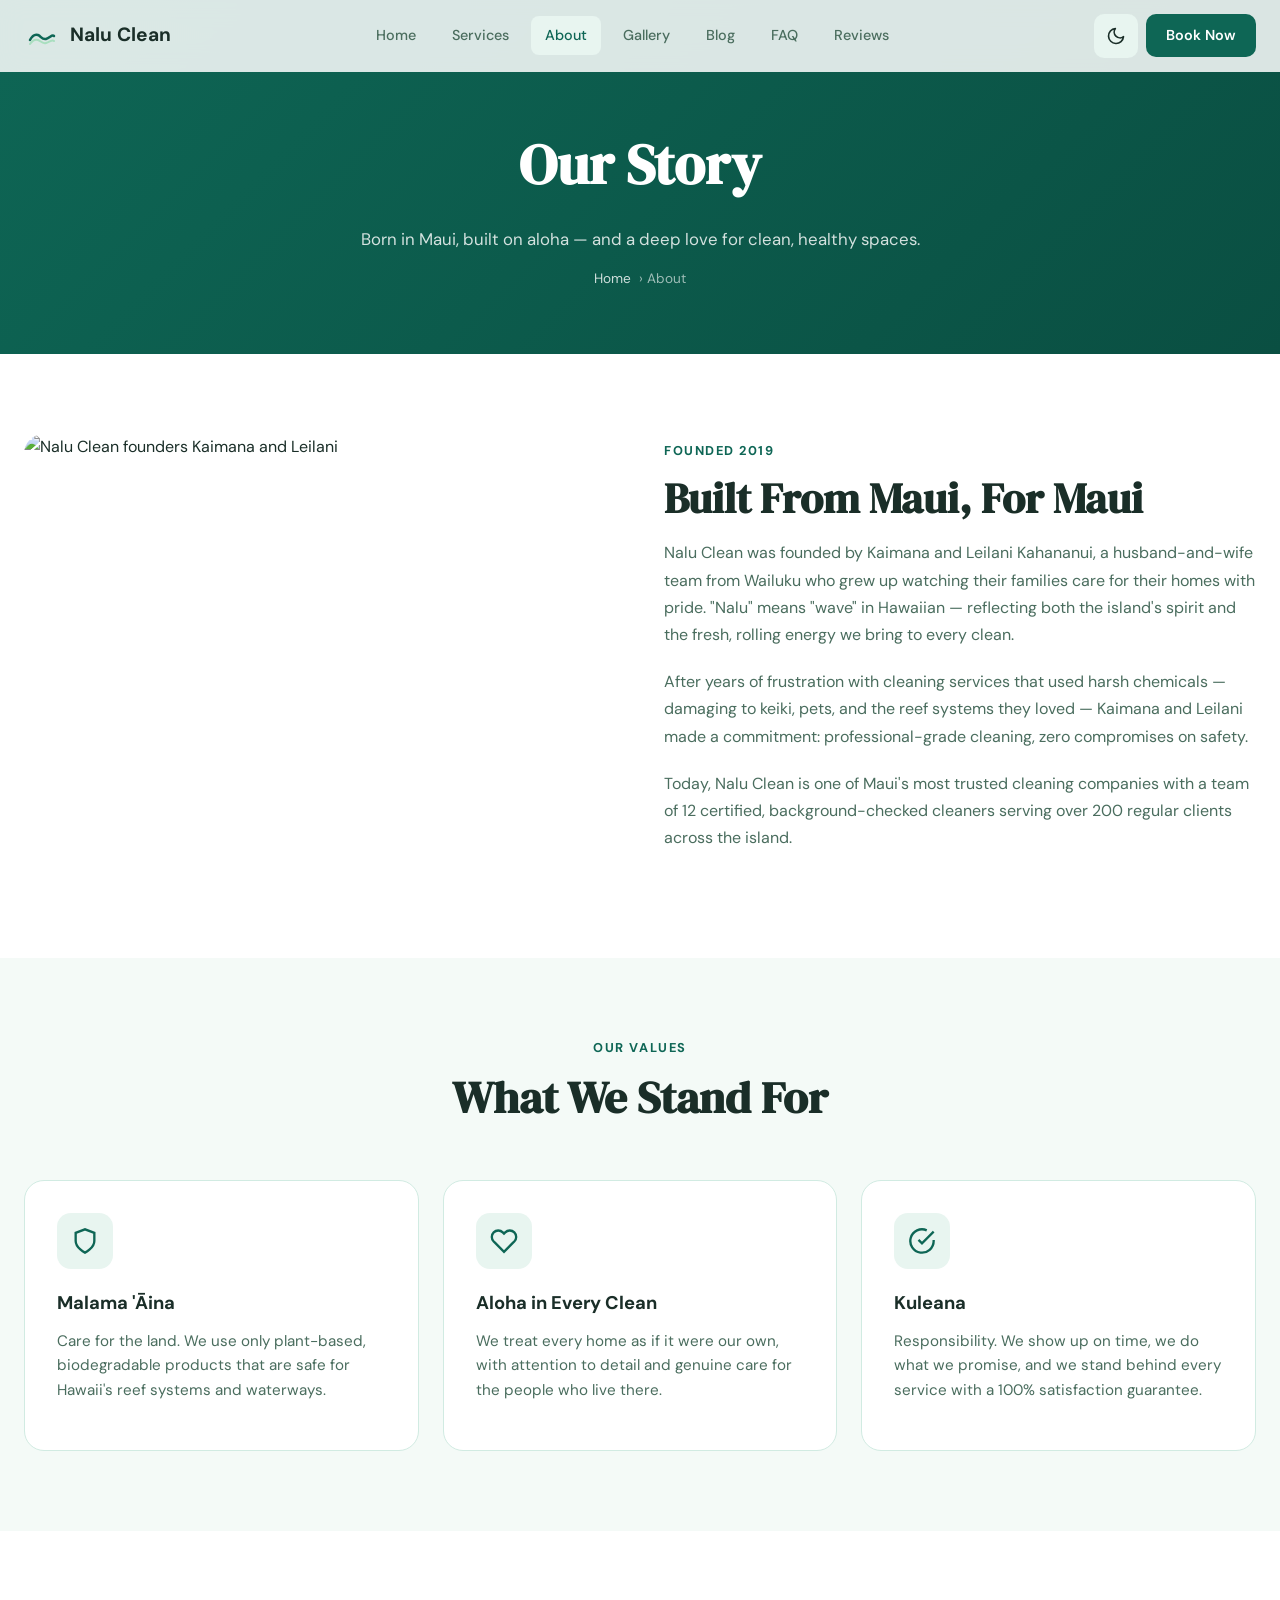
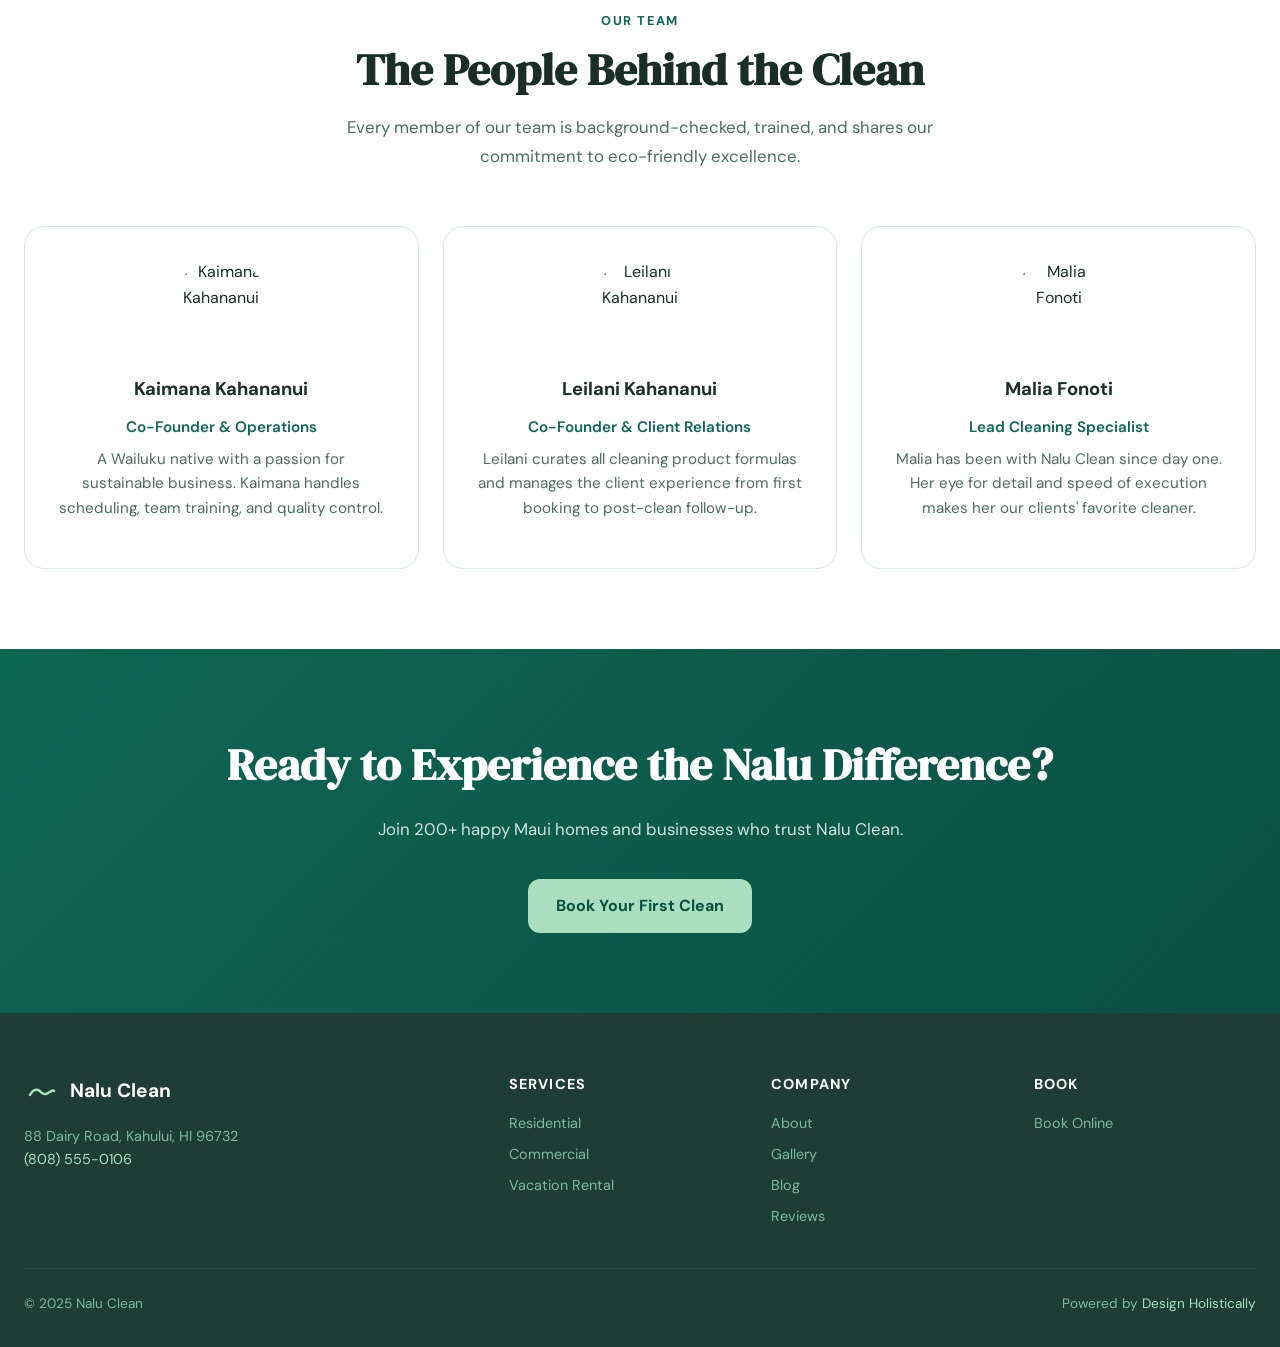
==== about.html @ b7e1bbd3 "Initial commit: Nalu Clean — Hawaii cleaning services sample site (Kahului, Maui)" ====
<!DOCTYPE html>
<html lang="en" data-theme="light">
<head>
<meta charset="UTF-8">
<meta name="viewport" content="width=device-width, initial-scale=1.0">
<title>About Us — Nalu Clean | Kahului, Maui</title>
<meta name="description" content="Learn about Nalu Clean's story, values, and team. Founded in Maui by locals who care about clean homes and a clean planet.">
<meta property="og:title" content="About Nalu Clean — Born in Maui, Built on Aloha">
<meta property="og:image" content="https://picsum.photos/1200/630?random=604">
<link rel="stylesheet" href="css/style.css">
</head>
<body>
<header class="header"><div class="header-inner">
  <a href="index.html" class="logo"><svg viewBox="0 0 36 36" fill="none" width="36" height="36"><path d="M6 22c2-4 5-6 8-5s4 5 8 4 6-5 8-3" stroke="#0E6655" stroke-width="2.5" stroke-linecap="round" fill="none"/><path d="M6 26c2-3 5-5 8-4s4 4 8 3 6-4 8-2" stroke="#A9DFBF" stroke-width="2" stroke-linecap="round" fill="none"/></svg>Nalu Clean</a>
  <nav class="nav"><a href="index.html">Home</a><a href="services.html">Services</a><a href="about.html" class="active">About</a><a href="gallery.html">Gallery</a><a href="blog.html">Blog</a><a href="faq.html">FAQ</a><a href="reviews.html">Reviews</a></nav>
  <div class="header-actions"><button id="themeToggle" class="btn-theme" aria-label="Toggle dark mode"></button><a href="booking.html" class="btn-book">Book Now</a><button id="hamburger" class="btn-hamburger" aria-label="Open menu" aria-expanded="false"><span></span><span></span><span></span></button></div>
</div></header>
<nav id="mobileNav" class="mobile-nav"><a href="index.html">Home</a><a href="services.html">Services</a><a href="about.html">About</a><a href="gallery.html">Gallery</a><a href="blog.html">Blog</a><a href="faq.html">FAQ</a><a href="reviews.html">Reviews</a><a href="booking.html">Book a Cleaning</a></nav>

<div class="page-hero">
  <h1>Our Story</h1>
  <p>Born in Maui, built on aloha — and a deep love for clean, healthy spaces.</p>
  <div class="breadcrumb"><a href="index.html">Home</a> › About</div>
</div>

<section class="section">
  <div class="container">
    <div class="about-grid">
      <div class="about-img fade-up">
        <img src="https://picsum.photos/800/600?random=605" alt="Nalu Clean founders Kaimana and Leilani" loading="lazy">
      </div>
      <div class="about-text fade-up">
        <span class="section-label">Founded 2019</span>
        <h2>Built From Maui, For Maui</h2>
        <p>Nalu Clean was founded by Kaimana and Leilani Kahananui, a husband-and-wife team from Wailuku who grew up watching their families care for their homes with pride. "Nalu" means "wave" in Hawaiian — reflecting both the island's spirit and the fresh, rolling energy we bring to every clean.</p>
        <p>After years of frustration with cleaning services that used harsh chemicals — damaging to keiki, pets, and the reef systems they loved — Kaimana and Leilani made a commitment: professional-grade cleaning, zero compromises on safety.</p>
        <p>Today, Nalu Clean is one of Maui's most trusted cleaning companies with a team of 12 certified, background-checked cleaners serving over 200 regular clients across the island.</p>
      </div>
    </div>
  </div>
</section>

<!-- Values -->
<section class="section section-alt">
  <div class="container">
    <div class="section-header fade-up">
      <span class="section-label">Our Values</span>
      <h2>What We Stand For</h2>
    </div>
    <div class="services-grid">
      <div class="service-card fade-up">
        <div class="service-icon"><svg viewBox="0 0 24 24" fill="none" stroke="currentColor" stroke-width="2"><path d="M12 22s8-4 8-10V5l-8-3-8 3v7c0 6 8 10 8 10z"/></svg></div>
        <h3>Malama 'Āina</h3>
        <p>Care for the land. We use only plant-based, biodegradable products that are safe for Hawaii's reef systems and waterways.</p>
      </div>
      <div class="service-card fade-up">
        <div class="service-icon"><svg viewBox="0 0 24 24" fill="none" stroke="currentColor" stroke-width="2"><path d="M20.84 4.61a5.5 5.5 0 0 0-7.78 0L12 5.67l-1.06-1.06a5.5 5.5 0 0 0-7.78 7.78l1.06 1.06L12 21.23l7.78-7.78 1.06-1.06a5.5 5.5 0 0 0 0-7.78z"/></svg></div>
        <h3>Aloha in Every Clean</h3>
        <p>We treat every home as if it were our own, with attention to detail and genuine care for the people who live there.</p>
      </div>
      <div class="service-card fade-up">
        <div class="service-icon"><svg viewBox="0 0 24 24" fill="none" stroke="currentColor" stroke-width="2"><path d="M22 11.08V12a10 10 0 1 1-5.93-9.14"/><polyline points="22 4 12 14.01 9 11.01"/></svg></div>
        <h3>Kuleana</h3>
        <p>Responsibility. We show up on time, we do what we promise, and we stand behind every service with a 100% satisfaction guarantee.</p>
      </div>
    </div>
  </div>
</section>

<!-- Team -->
<section class="section">
  <div class="container">
    <div class="section-header fade-up">
      <span class="section-label">Our Team</span>
      <h2>The People Behind the Clean</h2>
      <p>Every member of our team is background-checked, trained, and shares our commitment to eco-friendly excellence.</p>
    </div>
    <div class="services-grid">
      <div class="service-card fade-up" style="text-align:center;">
        <img src="https://picsum.photos/200/200?random=640" alt="Kaimana Kahananui" style="width:100px;height:100px;border-radius:50%;object-fit:cover;margin:0 auto 16px;">
        <h3>Kaimana Kahananui</h3>
        <p style="color:var(--primary);font-weight:600;margin-bottom:8px;">Co-Founder & Operations</p>
        <p>A Wailuku native with a passion for sustainable business. Kaimana handles scheduling, team training, and quality control.</p>
      </div>
      <div class="service-card fade-up" style="text-align:center;">
        <img src="https://picsum.photos/200/200?random=641" alt="Leilani Kahananui" style="width:100px;height:100px;border-radius:50%;object-fit:cover;margin:0 auto 16px;">
        <h3>Leilani Kahananui</h3>
        <p style="color:var(--primary);font-weight:600;margin-bottom:8px;">Co-Founder & Client Relations</p>
        <p>Leilani curates all cleaning product formulas and manages the client experience from first booking to post-clean follow-up.</p>
      </div>
      <div class="service-card fade-up" style="text-align:center;">
        <img src="https://picsum.photos/200/200?random=642" alt="Malia Fonoti" style="width:100px;height:100px;border-radius:50%;object-fit:cover;margin:0 auto 16px;">
        <h3>Malia Fonoti</h3>
        <p style="color:var(--primary);font-weight:600;margin-bottom:8px;">Lead Cleaning Specialist</p>
        <p>Malia has been with Nalu Clean since day one. Her eye for detail and speed of execution makes her our clients' favorite cleaner.</p>
      </div>
    </div>
  </div>
</section>

<section class="cta-section">
  <div class="container">
    <h2>Ready to Experience the Nalu Difference?</h2>
    <p>Join 200+ happy Maui homes and businesses who trust Nalu Clean.</p>
    <a href="booking.html" class="btn-primary">Book Your First Clean</a>
  </div>
</section>

<footer class="footer">
  <div class="footer-grid">
    <div class="footer-brand"><div class="logo" style="color:white;"><svg viewBox="0 0 36 36" fill="none" width="36" height="36"><path d="M6 22c2-4 5-6 8-5s4 5 8 4 6-5 8-3" stroke="#A9DFBF" stroke-width="2.5" stroke-linecap="round" fill="none"/></svg>Nalu Clean</div><p>88 Dairy Road, Kahului, HI 96732<br><a href="tel:+18085550106" style="color:#A9DFBF;">(808) 555-0106</a></p></div>
    <div><h4>Services</h4><div class="footer-links"><a href="services.html">Residential</a><a href="services.html">Commercial</a><a href="services.html">Vacation Rental</a></div></div>
    <div><h4>Company</h4><div class="footer-links"><a href="about.html">About</a><a href="gallery.html">Gallery</a><a href="blog.html">Blog</a><a href="reviews.html">Reviews</a></div></div>
    <div><h4>Book</h4><div class="footer-links"><a href="booking.html">Book Online</a></div></div>
  </div>
  <div class="footer-bottom"><p>© 2025 Nalu Clean</p><p>Powered by <a href="https://designholistically.com" target="_blank" rel="noopener">Design Holistically</a></p></div>
</footer>
<button id="backToTop" class="back-to-top" aria-label="Back to top"><svg width="20" height="20" viewBox="0 0 24 24" fill="none" stroke="currentColor" stroke-width="2"><polyline points="18 15 12 9 6 15"/></svg></button>
<script src="js/main.js"></script>
</body>
</html>
---- css/style.css ----
@import url('https://fonts.googleapis.com/css2?family=DM+Sans:ital,opsz,wght@0,9..40,300;0,9..40,400;0,9..40,500;0,9..40,600;0,9..40,700;1,9..40,400&family=DM+Serif+Display:ital@0;1&display=swap');

:root {
  --primary: #0E6655;
  --primary-dark: #0a4f42;
  --primary-light: #1a8a72;
  --accent: #A9DFBF;
  --accent-dark: #7ec99a;
  --white: #ffffff;
  --off-white: #f4faf7;
  --gray-100: #e8f5f0;
  --gray-200: #d1ebe2;
  --gray-400: #7fb8a0;
  --gray-600: #4a7a6a;
  --gray-800: #1e3d35;
  --text: #1a2e28;
  --text-muted: #4a6d5e;
  --bg: #ffffff;
  --bg-alt: #f4faf7;
  --card-bg: #ffffff;
  --border: #d1ebe2;
  --shadow: 0 2px 20px rgba(14,102,85,0.10);
  --shadow-lg: 0 8px 40px rgba(14,102,85,0.15);
  --radius: 12px;
  --radius-lg: 20px;
  --transition: 0.3s cubic-bezier(0.4,0,0.2,1);
  --font-body: 'DM Sans', sans-serif;
  --font-display: 'DM Serif Display', serif;
  --header-h: 72px;
}

[data-theme="dark"] {
  --primary: #2ecc8a;
  --primary-dark: #27b87b;
  --primary-light: #4dd9a0;
  --accent: #1a8a72;
  --white: #1a2e28;
  --off-white: #162520;
  --gray-100: #1e3530;
  --gray-200: #253e38;
  --gray-400: #4a8070;
  --gray-600: #7fb8a0;
  --gray-800: #a9dfbf;
  --text: #e8f5f0;
  --text-muted: #8abfad;
  --bg: #111c19;
  --bg-alt: #162520;
  --card-bg: #1e3530;
  --border: #253e38;
  --shadow: 0 2px 20px rgba(0,0,0,0.3);
  --shadow-lg: 0 8px 40px rgba(0,0,0,0.4);
}

*, *::before, *::after { box-sizing: border-box; margin: 0; padding: 0; }
html { scroll-behavior: smooth; font-size: 16px; }
body {
  font-family: var(--font-body);
  color: var(--text);
  background: var(--bg);
  line-height: 1.6;
  overflow-x: hidden;
  transition: background var(--transition), color var(--transition);
}
img { max-width: 100%; height: auto; display: block; }
a { color: var(--primary); text-decoration: none; transition: color var(--transition); }
a:hover { color: var(--primary-dark); }
ul { list-style: none; }
button { cursor: pointer; font-family: var(--font-body); border: none; background: none; }

/* ── Header ── */
.header {
  position: fixed; top: 0; left: 0; right: 0; z-index: 1000;
  height: var(--header-h);
  display: flex; align-items: center;
  padding: 0 24px;
  background: rgba(255,255,255,0.85);
  backdrop-filter: blur(12px);
  -webkit-backdrop-filter: blur(12px);
  border-bottom: 1px solid transparent;
  transition: border-color var(--transition), background var(--transition), box-shadow var(--transition);
}
[data-theme="dark"] .header { background: rgba(17,28,25,0.88); }
.header.scrolled { border-bottom-color: var(--border); box-shadow: var(--shadow); }
.header-inner { width: 100%; max-width: 1280px; margin: 0 auto; display: flex; align-items: center; justify-content: space-between; }
.logo { display: flex; align-items: center; gap: 10px; font-size: 1.2rem; font-weight: 700; color: var(--text); }
.logo svg { width: 36px; height: 36px; }
.nav { display: none; gap: 8px; }
@media(min-width:768px){ .nav { display: flex; } }
.nav a { padding: 8px 14px; border-radius: 8px; font-size: 0.9rem; font-weight: 500; color: var(--text-muted); transition: background var(--transition), color var(--transition); }
.nav a:hover, .nav a.active { background: var(--gray-100); color: var(--primary); }
.header-actions { display: flex; align-items: center; gap: 8px; }
.btn-theme { width: 44px; height: 44px; border-radius: 10px; display: flex; align-items: center; justify-content: center; background: var(--gray-100); color: var(--text); transition: background var(--transition); }
.btn-theme:hover { background: var(--gray-200); }
.btn-hamburger { width: 44px; height: 44px; border-radius: 10px; display: flex; flex-direction: column; align-items: center; justify-content: center; gap: 5px; background: var(--gray-100); }
@media(min-width:768px){ .btn-hamburger { display: none; } }
.btn-hamburger span { width: 20px; height: 2px; background: var(--text); border-radius: 2px; transition: all var(--transition); display: block; }
.btn-book { display: none; padding: 10px 20px; background: var(--primary); color: white; border-radius: 10px; font-weight: 600; font-size: 0.9rem; transition: background var(--transition), transform var(--transition); }
.btn-book:hover { background: var(--primary-dark); color: white; transform: translateY(-1px); }
@media(min-width:768px){ .btn-book { display: flex; align-items: center; } }

/* Mobile Nav */
.mobile-nav { position: fixed; top: var(--header-h); left: 0; right: 0; bottom: 0; background: var(--bg); z-index: 999; padding: 32px 24px; display: flex; flex-direction: column; gap: 8px; transform: translateX(100%); transition: transform var(--transition); }
.mobile-nav.open { transform: translateX(0); }
.mobile-nav a { padding: 16px; border-radius: 12px; font-size: 1.1rem; font-weight: 500; color: var(--text); border-bottom: 1px solid var(--border); }
.mobile-nav a:hover { background: var(--gray-100); color: var(--primary); }

/* ── Hero ── */
.hero {
  min-height: 100svh;
  padding-top: var(--header-h);
  display: flex; align-items: center;
  position: relative; overflow: hidden;
  background: linear-gradient(135deg, var(--primary) 0%, var(--primary-dark) 60%, #083d32 100%);
}
.hero-bg { position: absolute; inset: 0; overflow: hidden; }
.hero-bg img { width: 100%; height: 100%; object-fit: cover; opacity: 0.2; }
.hero-pattern { position: absolute; inset: 0; background-image: radial-gradient(circle at 25% 60%, rgba(169,223,191,0.15) 0%, transparent 50%), radial-gradient(circle at 75% 20%, rgba(255,255,255,0.05) 0%, transparent 40%); }
.hero-content { position: relative; z-index: 1; max-width: 1280px; margin: 0 auto; padding: 80px 24px; }
.hero-badge { display: inline-flex; align-items: center; gap: 8px; background: rgba(169,223,191,0.2); border: 1px solid rgba(169,223,191,0.4); color: var(--accent); padding: 6px 16px; border-radius: 100px; font-size: 0.85rem; font-weight: 500; margin-bottom: 24px; }
.hero h1 { font-family: var(--font-display); font-size: clamp(2.5rem, 8vw, 5rem); color: white; line-height: 1.1; margin-bottom: 20px; }
.hero h1 em { font-style: italic; color: var(--accent); }
.hero p { font-size: clamp(1rem, 2.5vw, 1.25rem); color: rgba(255,255,255,0.85); max-width: 540px; margin-bottom: 40px; line-height: 1.7; }
.hero-actions { display: flex; flex-wrap: wrap; gap: 16px; }
.btn-primary { padding: 14px 28px; background: var(--accent); color: var(--primary-dark); font-weight: 700; font-size: 1rem; border-radius: 12px; transition: all var(--transition); display: inline-flex; align-items: center; gap: 8px; min-height: 44px; }
.btn-primary:hover { background: white; color: var(--primary); transform: translateY(-2px); box-shadow: 0 8px 24px rgba(0,0,0,0.2); }
.btn-secondary { padding: 14px 28px; background: rgba(255,255,255,0.12); border: 1.5px solid rgba(255,255,255,0.3); color: white; font-weight: 600; font-size: 1rem; border-radius: 12px; transition: all var(--transition); display: inline-flex; align-items: center; gap: 8px; min-height: 44px; backdrop-filter: blur(4px); }
.btn-secondary:hover { background: rgba(255,255,255,0.22); color: white; }
.hero-stats { display: grid; grid-template-columns: repeat(3, 1fr); gap: 24px; margin-top: 64px; max-width: 480px; }
.hero-stat span { display: block; font-size: 2rem; font-weight: 700; color: white; }
.hero-stat p { font-size: 0.85rem; color: rgba(255,255,255,0.7); }

/* ── Sections ── */
.section { padding: 80px 24px; }
.section-alt { background: var(--bg-alt); }
.container { max-width: 1280px; margin: 0 auto; }
.section-header { text-align: center; max-width: 640px; margin: 0 auto 56px; }
.section-label { font-size: 0.8rem; font-weight: 700; letter-spacing: 0.12em; text-transform: uppercase; color: var(--primary); margin-bottom: 12px; display: block; }
.section-header h2 { font-family: var(--font-display); font-size: clamp(1.8rem, 4vw, 2.8rem); line-height: 1.2; margin-bottom: 16px; }
.section-header p { color: var(--text-muted); font-size: 1.05rem; line-height: 1.7; }

/* ── Services Cards ── */
.services-grid { display: grid; grid-template-columns: 1fr; gap: 24px; }
@media(min-width:640px){ .services-grid { grid-template-columns: repeat(2,1fr); } }
@media(min-width:1024px){ .services-grid { grid-template-columns: repeat(3,1fr); } }
.service-card { background: var(--card-bg); border: 1px solid var(--border); border-radius: var(--radius-lg); padding: 32px; transition: all var(--transition); }
.service-card:hover { transform: translateY(-4px); box-shadow: var(--shadow-lg); border-color: var(--accent-dark); }
.service-icon { width: 56px; height: 56px; background: var(--gray-100); border-radius: 14px; display: flex; align-items: center; justify-content: center; margin-bottom: 20px; }
.service-icon svg { width: 28px; height: 28px; color: var(--primary); }
.service-card h3 { font-size: 1.15rem; font-weight: 700; margin-bottom: 10px; }
.service-card p { color: var(--text-muted); font-size: 0.95rem; line-height: 1.6; margin-bottom: 16px; }
.service-price { font-weight: 700; color: var(--primary); font-size: 1.05rem; }

/* ── About Teaser ── */
.about-grid { display: grid; grid-template-columns: 1fr; gap: 48px; align-items: center; }
@media(min-width:768px){ .about-grid { grid-template-columns: 1fr 1fr; } }
.about-img { border-radius: var(--radius-lg); overflow: hidden; aspect-ratio: 4/3; }
.about-img img { width: 100%; height: 100%; object-fit: cover; }
.about-text h2 { font-family: var(--font-display); font-size: clamp(1.8rem,4vw,2.6rem); margin-bottom: 16px; line-height: 1.2; }
.about-text p { color: var(--text-muted); font-size: 1rem; line-height: 1.7; margin-bottom: 20px; }
.values-list { display: flex; flex-direction: column; gap: 12px; }
.value-item { display: flex; align-items: center; gap: 12px; }
.value-dot { width: 8px; height: 8px; background: var(--primary); border-radius: 50%; flex-shrink: 0; }

/* ── Testimonials ── */
.testimonials-grid { display: grid; grid-template-columns: 1fr; gap: 24px; }
@media(min-width:640px){ .testimonials-grid { grid-template-columns: repeat(2,1fr); } }
@media(min-width:1024px){ .testimonials-grid { grid-template-columns: repeat(3,1fr); } }
.testimonial-card { background: var(--card-bg); border: 1px solid var(--border); border-radius: var(--radius-lg); padding: 28px; }
.stars { color: #f59e0b; font-size: 1rem; margin-bottom: 12px; letter-spacing: 2px; }
.testimonial-card p { color: var(--text-muted); font-size: 0.95rem; line-height: 1.6; margin-bottom: 20px; font-style: italic; }
.reviewer { display: flex; align-items: center; gap: 12px; }
.reviewer-avatar { width: 40px; height: 40px; border-radius: 50%; overflow: hidden; background: var(--gray-200); }
.reviewer-avatar img { width: 100%; height: 100%; object-fit: cover; }
.reviewer-name { font-weight: 600; font-size: 0.9rem; }
.reviewer-location { font-size: 0.8rem; color: var(--text-muted); }

/* ── CTA Section ── */
.cta-section { background: linear-gradient(135deg, var(--primary) 0%, var(--primary-dark) 100%); padding: 80px 24px; text-align: center; }
.cta-section h2 { font-family: var(--font-display); font-size: clamp(1.8rem,4vw,2.8rem); color: white; margin-bottom: 16px; }
.cta-section p { color: rgba(255,255,255,0.82); font-size: 1.05rem; margin-bottom: 36px; }

/* ── Footer ── */
.footer { background: var(--gray-800); color: var(--gray-400); padding: 60px 24px 32px; }
[data-theme="dark"] .footer { background: #0a1410; }
.footer-grid { display: grid; grid-template-columns: 1fr; gap: 40px; max-width: 1280px; margin: 0 auto; }
@media(min-width:640px){ .footer-grid { grid-template-columns: repeat(2,1fr); } }
@media(min-width:1024px){ .footer-grid { grid-template-columns: 2fr 1fr 1fr 1fr; } }
.footer-brand .logo { color: white; margin-bottom: 16px; }
.footer-brand p { font-size: 0.9rem; line-height: 1.6; }
.footer h4 { color: white; font-size: 0.9rem; font-weight: 700; margin-bottom: 16px; text-transform: uppercase; letter-spacing: 0.08em; }
.footer-links { display: flex; flex-direction: column; gap: 8px; }
.footer-links a { font-size: 0.9rem; color: var(--gray-400); transition: color var(--transition); }
.footer-links a:hover { color: var(--accent); }
.footer-bottom { max-width: 1280px; margin: 40px auto 0; padding-top: 24px; border-top: 1px solid rgba(255,255,255,0.08); display: flex; flex-wrap: wrap; gap: 16px; justify-content: space-between; align-items: center; font-size: 0.85rem; }
.footer-bottom a { color: var(--accent); }

/* ── Page Hero (inner pages) ── */
.page-hero { padding: 120px 24px 64px; background: linear-gradient(135deg, var(--primary) 0%, var(--primary-dark) 100%); text-align: center; }
.page-hero h1 { font-family: var(--font-display); font-size: clamp(2rem,5vw,3.5rem); color: white; margin-bottom: 16px; }
.page-hero p { color: rgba(255,255,255,0.82); font-size: 1.05rem; max-width: 600px; margin: 0 auto; }
.breadcrumb { display: flex; align-items: center; gap: 8px; font-size: 0.85rem; color: rgba(255,255,255,0.6); justify-content: center; margin-top: 16px; }
.breadcrumb a { color: rgba(255,255,255,0.8); }

/* ── Gallery ── */
.gallery-grid { display: grid; grid-template-columns: repeat(2,1fr); gap: 16px; }
@media(min-width:640px){ .gallery-grid { grid-template-columns: repeat(3,1fr); } }
@media(min-width:1024px){ .gallery-grid { grid-template-columns: repeat(4,1fr); } }
.gallery-item { border-radius: var(--radius); overflow: hidden; aspect-ratio: 1; position: relative; cursor: pointer; }
.gallery-item img { width: 100%; height: 100%; object-fit: cover; transition: transform var(--transition); }
.gallery-item:hover img { transform: scale(1.05); }
.gallery-item-overlay { position: absolute; inset: 0; background: rgba(14,102,85,0.7); display: flex; align-items: center; justify-content: center; opacity: 0; transition: opacity var(--transition); color: white; font-weight: 600; font-size: 0.9rem; }
.gallery-item:hover .gallery-item-overlay { opacity: 1; }

/* ── Blog ── */
.blog-grid { display: grid; grid-template-columns: 1fr; gap: 32px; }
@media(min-width:640px){ .blog-grid { grid-template-columns: repeat(2,1fr); } }
@media(min-width:1024px){ .blog-grid { grid-template-columns: repeat(3,1fr); } }
.blog-card { background: var(--card-bg); border: 1px solid var(--border); border-radius: var(--radius-lg); overflow: hidden; transition: all var(--transition); }
.blog-card:hover { transform: translateY(-4px); box-shadow: var(--shadow-lg); }
.blog-card-img { aspect-ratio: 16/9; overflow: hidden; }
.blog-card-img img { width: 100%; height: 100%; object-fit: cover; transition: transform var(--transition); }
.blog-card:hover .blog-card-img img { transform: scale(1.05); }
.blog-card-body { padding: 24px; }
.blog-tag { font-size: 0.75rem; font-weight: 700; color: var(--primary); text-transform: uppercase; letter-spacing: 0.1em; margin-bottom: 8px; display: block; }
.blog-card h3 { font-size: 1.05rem; font-weight: 700; margin-bottom: 10px; line-height: 1.4; }
.blog-card h3 a { color: var(--text); }
.blog-card h3 a:hover { color: var(--primary); }
.blog-card p { color: var(--text-muted); font-size: 0.9rem; line-height: 1.6; }
.blog-meta { display: flex; align-items: center; gap: 16px; font-size: 0.8rem; color: var(--text-muted); margin-top: 16px; padding-top: 16px; border-top: 1px solid var(--border); }

/* ── Blog Post ── */
.blog-post { max-width: 760px; margin: 0 auto; padding: 60px 24px; }
.blog-post h1 { font-family: var(--font-display); font-size: clamp(1.8rem,4vw,2.8rem); line-height: 1.2; margin-bottom: 24px; }
.blog-post-meta { display: flex; flex-wrap: wrap; gap: 16px; font-size: 0.85rem; color: var(--text-muted); margin-bottom: 32px; padding-bottom: 24px; border-bottom: 1px solid var(--border); }
.blog-post img { border-radius: var(--radius-lg); margin: 32px 0; }
.blog-post h2 { font-family: var(--font-display); font-size: 1.6rem; margin: 32px 0 16px; }
.blog-post h3 { font-size: 1.2rem; font-weight: 700; margin: 24px 0 12px; }
.blog-post p { color: var(--text-muted); line-height: 1.8; margin-bottom: 20px; }
.blog-post ul, .blog-post ol { padding-left: 24px; margin-bottom: 20px; }
.blog-post li { color: var(--text-muted); line-height: 1.8; margin-bottom: 8px; }
.blog-post blockquote { border-left: 4px solid var(--primary); padding: 16px 24px; margin: 24px 0; background: var(--gray-100); border-radius: 0 var(--radius) var(--radius) 0; font-style: italic; color: var(--text); }

/* ── Booking Form ── */
.booking-section { max-width: 760px; margin: 0 auto; }
.booking-steps { display: flex; gap: 8px; margin-bottom: 40px; }
.step-item { flex: 1; text-align: center; }
.step-num { width: 36px; height: 36px; border-radius: 50%; background: var(--gray-200); color: var(--text-muted); font-weight: 700; font-size: 0.9rem; display: flex; align-items: center; justify-content: center; margin: 0 auto 8px; transition: all var(--transition); }
.step-item.active .step-num { background: var(--primary); color: white; }
.step-item.done .step-num { background: var(--accent); color: var(--primary-dark); }
.step-label { font-size: 0.75rem; color: var(--text-muted); font-weight: 500; }
.form-step { display: none; }
.form-step.active { display: block; animation: fadeIn 0.3s ease; }
@keyframes fadeIn { from { opacity: 0; transform: translateY(10px); } to { opacity: 1; transform: translateY(0); } }
.form-step h3 { font-family: var(--font-display); font-size: 1.4rem; margin-bottom: 24px; }
.form-group { margin-bottom: 20px; }
.form-group label { display: block; font-weight: 600; font-size: 0.9rem; margin-bottom: 8px; }
.form-group input, .form-group select, .form-group textarea {
  width: 100%; padding: 12px 16px; border: 1.5px solid var(--border); border-radius: 10px;
  background: var(--bg); color: var(--text); font-family: var(--font-body); font-size: 1rem;
  transition: border-color var(--transition), box-shadow var(--transition); min-height: 44px;
}
.form-group input:focus, .form-group select:focus, .form-group textarea:focus { outline: none; border-color: var(--primary); box-shadow: 0 0 0 3px rgba(14,102,85,0.12); }
.form-group textarea { min-height: 120px; resize: vertical; }
.service-options { display: grid; grid-template-columns: 1fr; gap: 12px; }
@media(min-width:640px){ .service-options { grid-template-columns: repeat(2,1fr); } }
.service-option { border: 1.5px solid var(--border); border-radius: 12px; padding: 20px; cursor: pointer; transition: all var(--transition); }
.service-option:hover { border-color: var(--primary); background: var(--gray-100); }
.service-option.selected { border-color: var(--primary); background: var(--gray-100); }
.service-option h4 { font-weight: 700; margin-bottom: 4px; }
.service-option p { font-size: 0.85rem; color: var(--text-muted); }
.form-nav { display: flex; justify-content: space-between; margin-top: 32px; gap: 16px; }
.btn-next, .btn-prev, .btn-submit { padding: 14px 28px; border-radius: 12px; font-weight: 700; font-size: 1rem; min-height: 44px; transition: all var(--transition); }
.btn-next, .btn-submit { background: var(--primary); color: white; }
.btn-next:hover, .btn-submit:hover { background: var(--primary-dark); transform: translateY(-1px); }
.btn-prev { background: var(--gray-100); color: var(--text); }
.btn-prev:hover { background: var(--gray-200); }
.time-slots { display: grid; grid-template-columns: repeat(3,1fr); gap: 8px; }
@media(min-width:640px){ .time-slots { grid-template-columns: repeat(4,1fr); } }
.time-slot { padding: 10px; border: 1.5px solid var(--border); border-radius: 8px; text-align: center; cursor: pointer; font-size: 0.9rem; transition: all var(--transition); min-height: 44px; display: flex; align-items: center; justify-content: center; }
.time-slot:hover { border-color: var(--primary); }
.time-slot.selected { background: var(--primary); border-color: var(--primary); color: white; }
.confirmation-box { background: var(--gray-100); border-radius: var(--radius-lg); padding: 32px; text-align: center; }
.confirmation-icon { width: 64px; height: 64px; background: var(--primary); border-radius: 50%; display: flex; align-items: center; justify-content: center; margin: 0 auto 20px; }
.confirmation-icon svg { width: 32px; height: 32px; color: white; }

/* ── FAQ ── */
.faq-list { max-width: 760px; margin: 0 auto; }
.faq-item { border: 1px solid var(--border); border-radius: var(--radius); margin-bottom: 12px; overflow: hidden; }
.faq-q { padding: 20px 24px; font-weight: 600; cursor: pointer; display: flex; justify-content: space-between; align-items: center; gap: 16px; min-height: 44px; transition: background var(--transition); }
.faq-q:hover { background: var(--gray-100); }
.faq-q svg { width: 20px; height: 20px; color: var(--primary); flex-shrink: 0; transition: transform var(--transition); }
.faq-item.open .faq-q svg { transform: rotate(45deg); }
.faq-a { max-height: 0; overflow: hidden; transition: max-height 0.4s ease, padding var(--transition); }
.faq-item.open .faq-a { max-height: 500px; }
.faq-a-inner { padding: 0 24px 20px; color: var(--text-muted); line-height: 1.7; }

/* ── Reviews ── */
.reviews-summary { display: flex; flex-direction: column; gap: 32px; align-items: center; background: var(--gray-100); border-radius: var(--radius-lg); padding: 40px; margin-bottom: 48px; }
@media(min-width:640px){ .reviews-summary { flex-direction: row; } }
.reviews-score { text-align: center; }
.score-num { font-size: 4rem; font-weight: 800; color: var(--primary); line-height: 1; }
.score-stars { font-size: 1.5rem; color: #f59e0b; letter-spacing: 4px; margin: 8px 0; }
.score-count { font-size: 0.85rem; color: var(--text-muted); }
.rating-bars { flex: 1; width: 100%; max-width: 320px; }
.rating-bar-row { display: flex; align-items: center; gap: 12px; margin-bottom: 8px; font-size: 0.85rem; }
.rating-bar-track { flex: 1; height: 8px; background: var(--gray-200); border-radius: 4px; overflow: hidden; }
.rating-bar-fill { height: 100%; background: #f59e0b; border-radius: 4px; }
.reviews-grid { display: grid; grid-template-columns: 1fr; gap: 20px; }
@media(min-width:640px){ .reviews-grid { grid-template-columns: repeat(2,1fr); } }
@media(min-width:1024px){ .reviews-grid { grid-template-columns: repeat(3,1fr); } }
.review-card { background: var(--card-bg); border: 1px solid var(--border); border-radius: var(--radius-lg); padding: 24px; }
.review-header { display: flex; align-items: center; gap: 12px; margin-bottom: 16px; }
.review-avatar { width: 44px; height: 44px; border-radius: 50%; overflow: hidden; background: var(--gray-200); flex-shrink: 0; }
.review-avatar img { width: 100%; height: 100%; object-fit: cover; }
.review-name { font-weight: 700; font-size: 0.95rem; }
.review-date { font-size: 0.8rem; color: var(--text-muted); }
.review-stars { font-size: 0.9rem; color: #f59e0b; margin-bottom: 12px; }
.review-text { color: var(--text-muted); font-size: 0.9rem; line-height: 1.6; }
.google-badge { display: flex; align-items: center; gap: 6px; font-size: 0.8rem; color: var(--text-muted); margin-top: 12px; }

/* ── Admin ── */
.admin-login { max-width: 400px; margin: 0 auto; padding: 60px 24px; }
.admin-login-card { background: var(--card-bg); border: 1px solid var(--border); border-radius: var(--radius-lg); padding: 40px; text-align: center; }
.admin-login-card h2 { font-family: var(--font-display); font-size: 1.8rem; margin-bottom: 8px; }
.admin-login-card p { color: var(--text-muted); margin-bottom: 32px; }
.admin-dash { max-width: 1280px; margin: 0 auto; padding: 40px 24px; }
.admin-stats { display: grid; grid-template-columns: repeat(2,1fr); gap: 16px; margin-bottom: 32px; }
@media(min-width:640px){ .admin-stats { grid-template-columns: repeat(4,1fr); } }
.stat-card { background: var(--card-bg); border: 1px solid var(--border); border-radius: var(--radius); padding: 20px; }
.stat-card .stat-val { font-size: 2rem; font-weight: 800; color: var(--primary); }
.stat-card .stat-label { font-size: 0.85rem; color: var(--text-muted); margin-top: 4px; }
.admin-table { width: 100%; border-collapse: collapse; }
.admin-table th { text-align: left; padding: 12px 16px; font-size: 0.8rem; text-transform: uppercase; letter-spacing: 0.08em; color: var(--text-muted); border-bottom: 1px solid var(--border); }
.admin-table td { padding: 14px 16px; border-bottom: 1px solid var(--border); font-size: 0.9rem; }
.status-badge { display: inline-flex; padding: 4px 10px; border-radius: 100px; font-size: 0.75rem; font-weight: 700; }
.status-pending { background: rgba(245,158,11,0.12); color: #d97706; }
.status-confirmed { background: rgba(14,102,85,0.12); color: var(--primary); }
.status-done { background: var(--gray-100); color: var(--text-muted); }

/* ── Scroll Animations ── */
.fade-up { opacity: 0; transform: translateY(30px); transition: opacity 0.6s ease, transform 0.6s ease; }
.fade-up.visible { opacity: 1; transform: translateY(0); }

/* ── Back to Top ── */
.back-to-top { position: fixed; bottom: 24px; right: 24px; width: 44px; height: 44px; background: var(--primary); color: white; border-radius: 12px; display: flex; align-items: center; justify-content: center; opacity: 0; pointer-events: none; transition: all var(--transition); z-index: 99; }
.back-to-top.visible { opacity: 1; pointer-events: auto; }
.back-to-top:hover { background: var(--primary-dark); transform: translateY(-2px); }

/* ── Location Badge ── */
.location-badge { display: inline-flex; align-items: center; gap: 6px; background: rgba(255,255,255,0.12); border: 1px solid rgba(255,255,255,0.2); color: rgba(255,255,255,0.9); padding: 6px 14px; border-radius: 100px; font-size: 0.85rem; margin-bottom: 20px; }
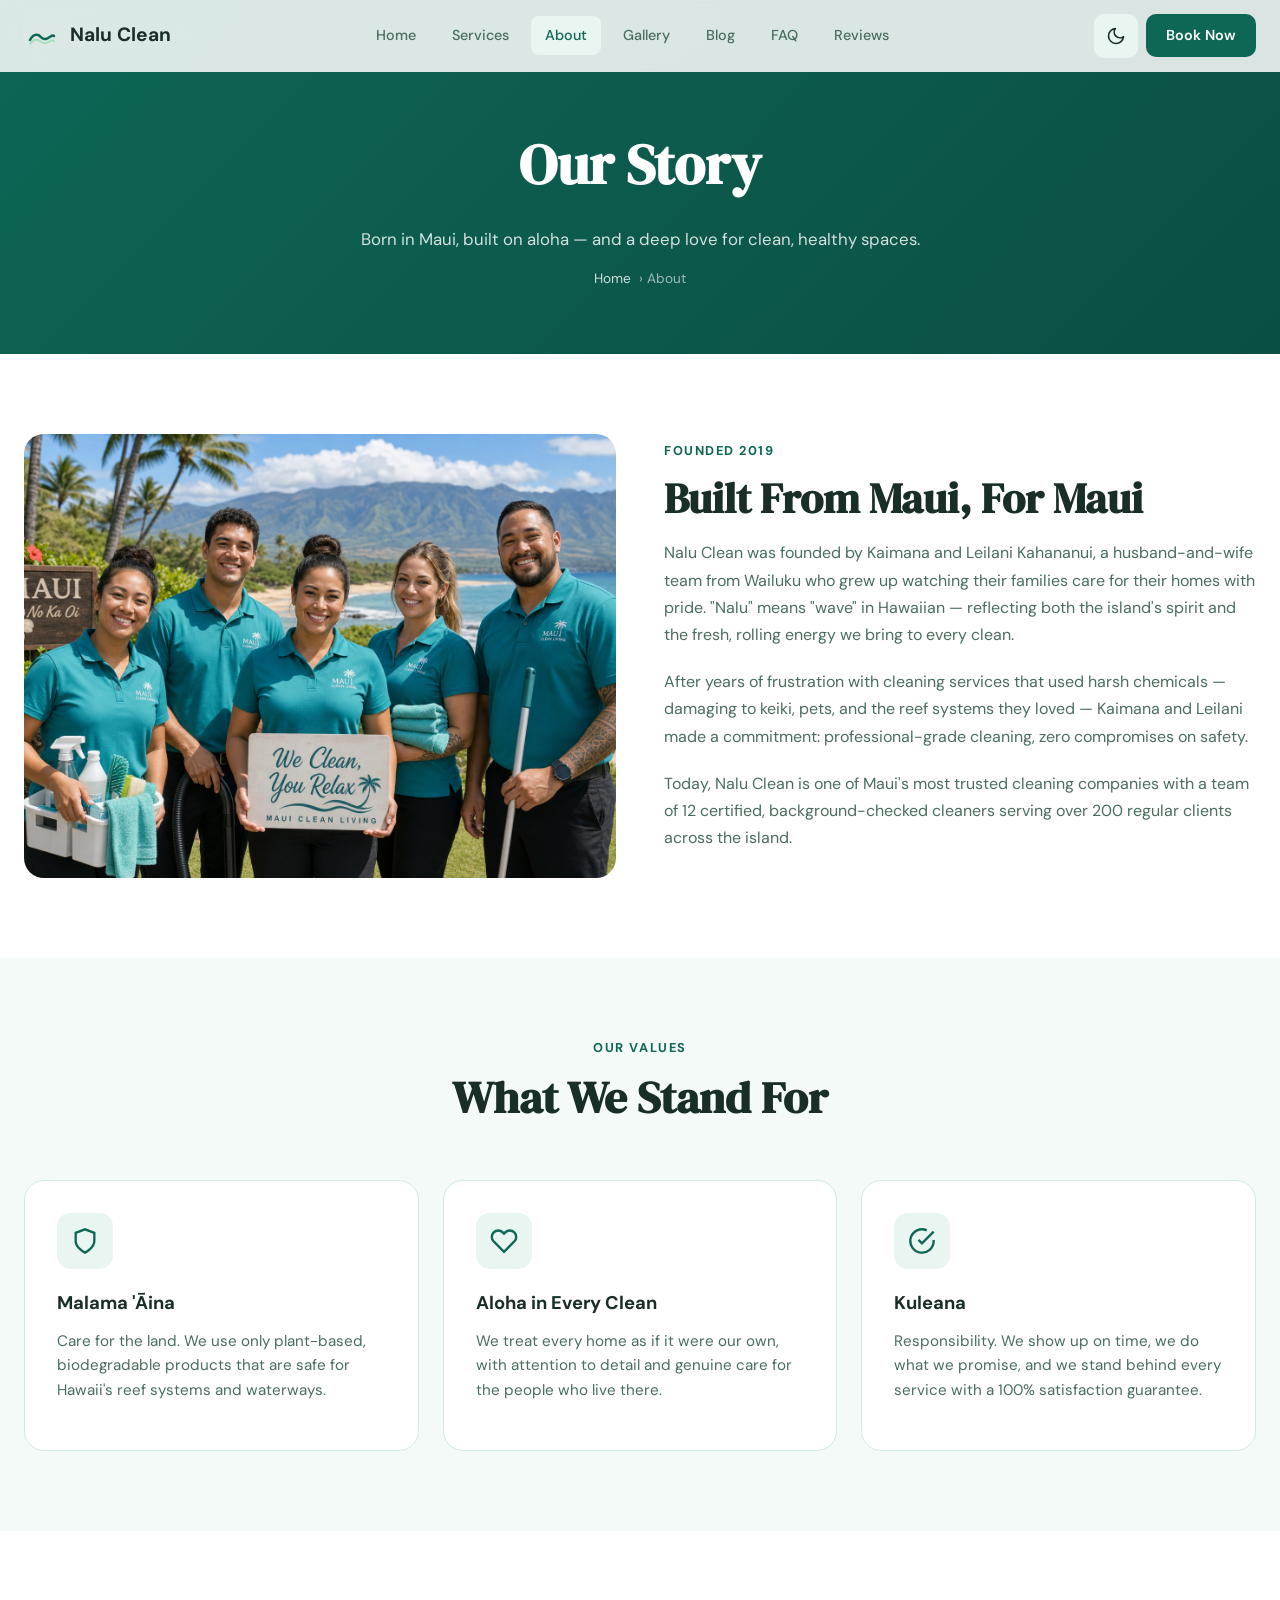
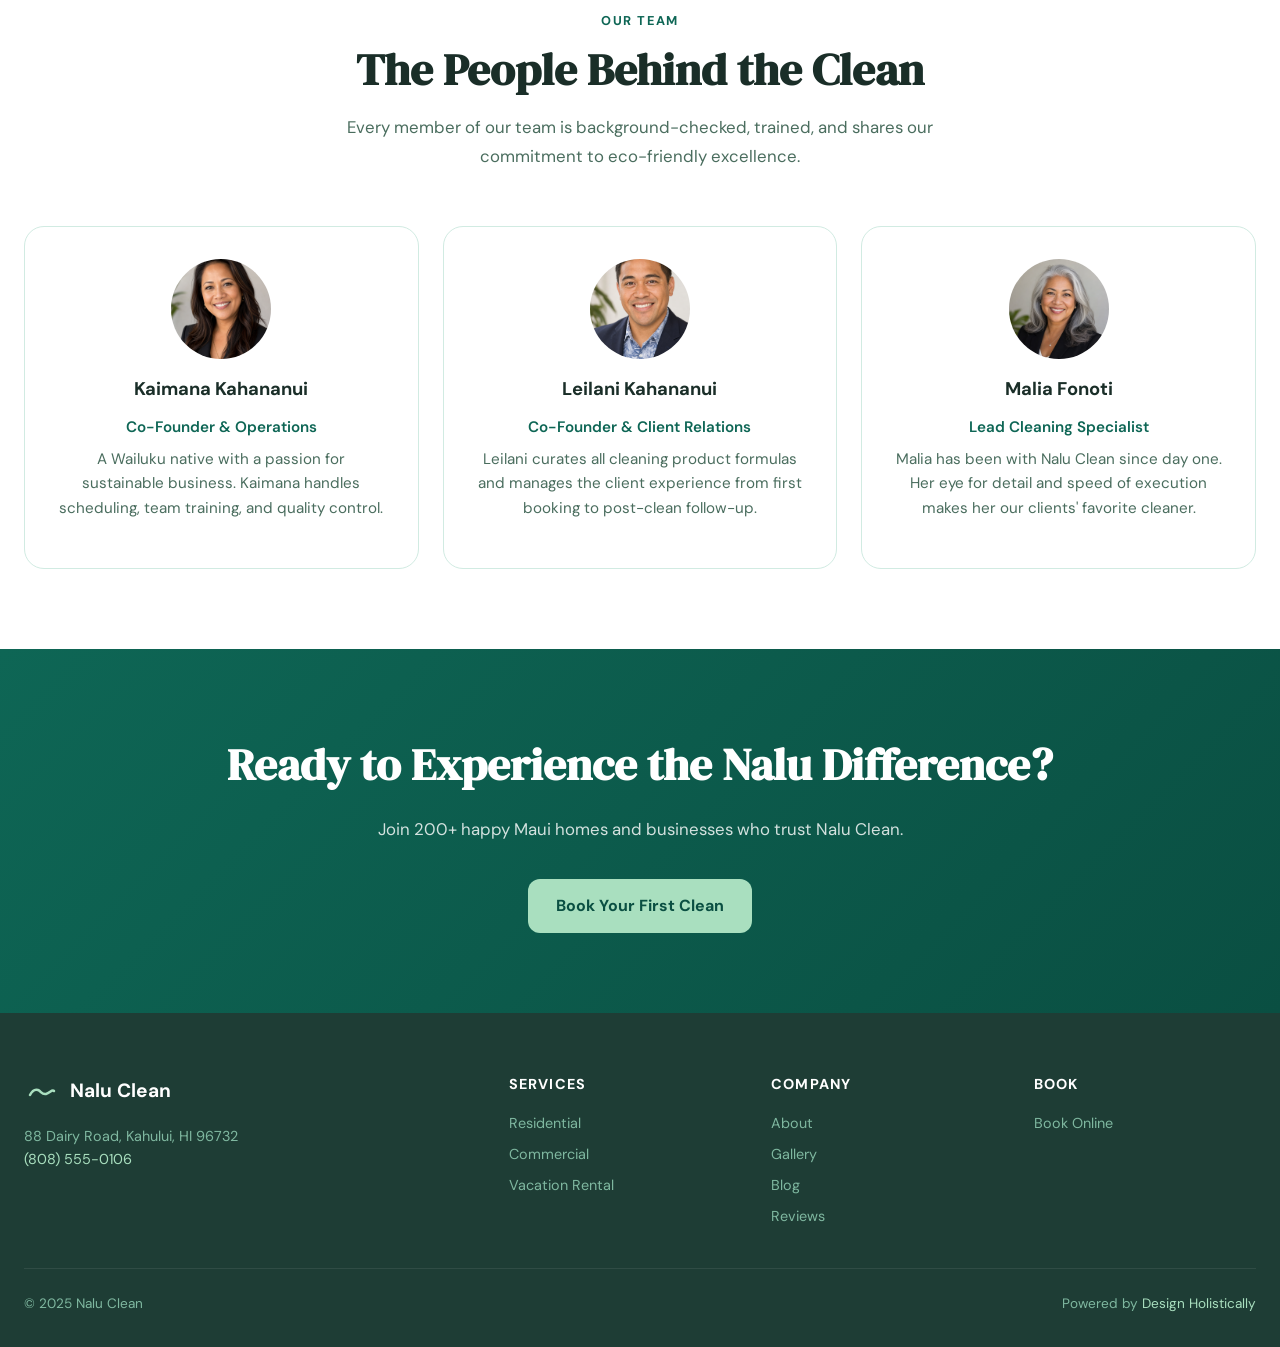
==== commit d6f9cbcb: "Initial commit: Nalu Clean — Hawaii cleaning services sample site (Kahului, Maui)" ====
--- a/about.html
+++ b/about.html
@@ -6,7 +6,7 @@
 <title>About Us — Nalu Clean | Kahului, Maui</title>
 <meta name="description" content="Learn about Nalu Clean's story, values, and team. Founded in Maui by locals who care about clean homes and a clean planet.">
 <meta property="og:title" content="About Nalu Clean — Born in Maui, Built on Aloha">
-<meta property="og:image" content="https://picsum.photos/1200/630?random=604">
+<meta property="og:image" content="images/about.png">
 <link rel="stylesheet" href="css/style.css">
 </head>
 <body>
@@ -27,7 +27,7 @@
   <div class="container">
     <div class="about-grid">
       <div class="about-img fade-up">
-        <img src="https://picsum.photos/800/600?random=605" alt="Nalu Clean founders Kaimana and Leilani" loading="lazy">
+        <img src="images/about.png" alt="Nalu Clean founders Kaimana and Leilani" loading="lazy">
       </div>
       <div class="about-text fade-up">
         <span class="section-label">Founded 2019</span>
@@ -77,19 +77,19 @@
     </div>
     <div class="services-grid">
       <div class="service-card fade-up" style="text-align:center;">
-        <img src="https://picsum.photos/200/200?random=640" alt="Kaimana Kahananui" style="width:100px;height:100px;border-radius:50%;object-fit:cover;margin:0 auto 16px;">
+        <img src="images/avatar-1.png" alt="Kaimana Kahananui" style="width:100px;height:100px;border-radius:50%;object-fit:cover;margin:0 auto 16px;">
         <h3>Kaimana Kahananui</h3>
         <p style="color:var(--primary);font-weight:600;margin-bottom:8px;">Co-Founder & Operations</p>
         <p>A Wailuku native with a passion for sustainable business. Kaimana handles scheduling, team training, and quality control.</p>
       </div>
       <div class="service-card fade-up" style="text-align:center;">
-        <img src="https://picsum.photos/200/200?random=641" alt="Leilani Kahananui" style="width:100px;height:100px;border-radius:50%;object-fit:cover;margin:0 auto 16px;">
+        <img src="images/avatar-2.png" alt="Leilani Kahananui" style="width:100px;height:100px;border-radius:50%;object-fit:cover;margin:0 auto 16px;">
         <h3>Leilani Kahananui</h3>
         <p style="color:var(--primary);font-weight:600;margin-bottom:8px;">Co-Founder & Client Relations</p>
         <p>Leilani curates all cleaning product formulas and manages the client experience from first booking to post-clean follow-up.</p>
       </div>
       <div class="service-card fade-up" style="text-align:center;">
-        <img src="https://picsum.photos/200/200?random=642" alt="Malia Fonoti" style="width:100px;height:100px;border-radius:50%;object-fit:cover;margin:0 auto 16px;">
+        <img src="images/avatar-3.png" alt="Malia Fonoti" style="width:100px;height:100px;border-radius:50%;object-fit:cover;margin:0 auto 16px;">
         <h3>Malia Fonoti</h3>
         <p style="color:var(--primary);font-weight:600;margin-bottom:8px;">Lead Cleaning Specialist</p>
         <p>Malia has been with Nalu Clean since day one. Her eye for detail and speed of execution makes her our clients' favorite cleaner.</p>
